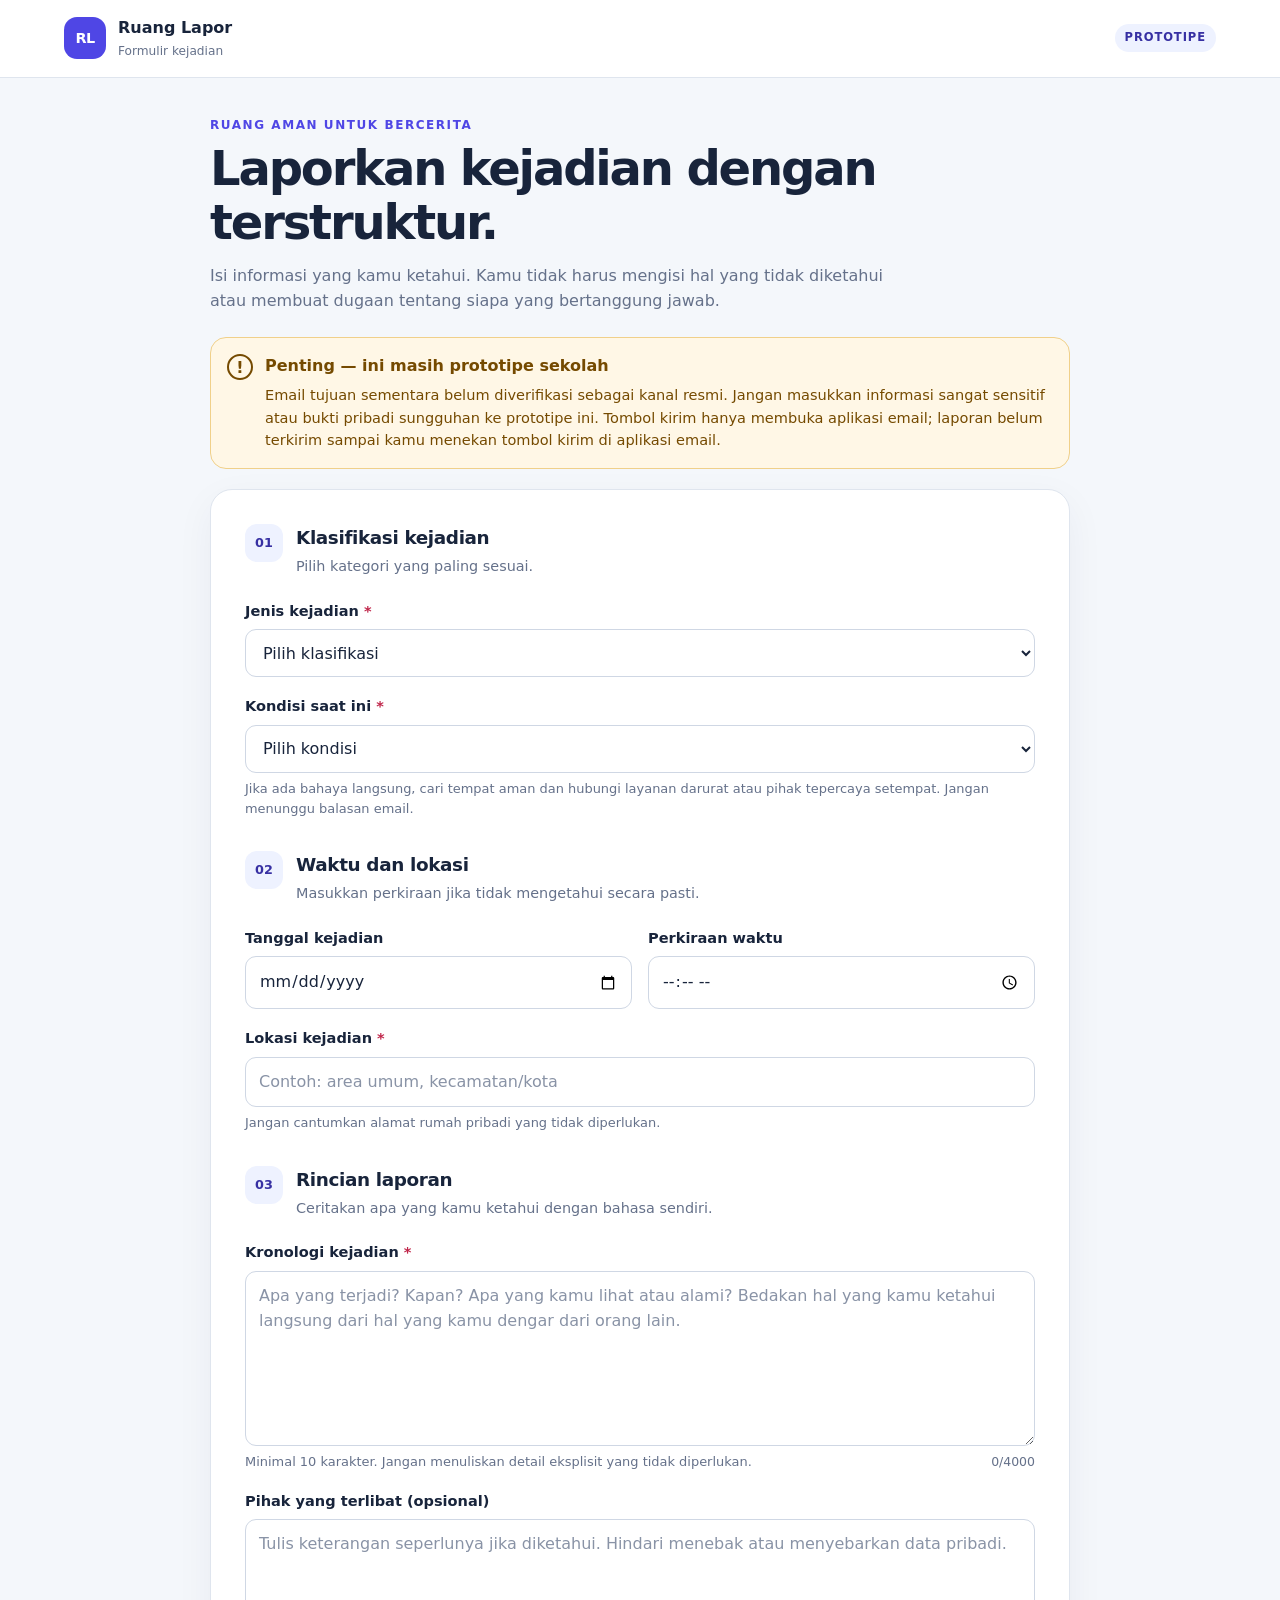
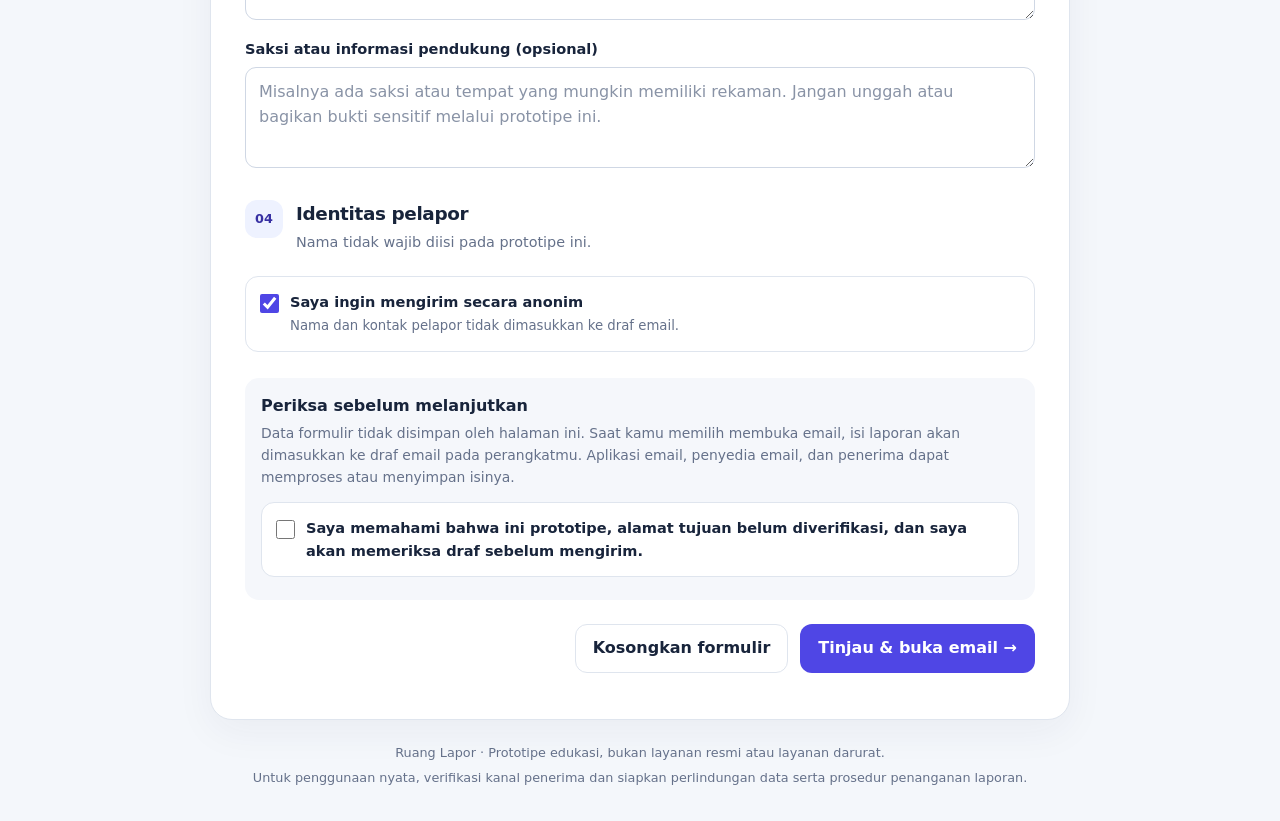
==== index.html @ 35e63f07 "Add files via upload" ====
<!DOCTYPE html>
<html lang="id">
<head>
  <meta charset="UTF-8">
  <meta name="viewport" content="width=device-width, initial-scale=1">
  <meta name="description" content="Prototipe formulir laporan kejadian yang responsif.">
  <title>Ruang Lapor — Formulir Kejadian</title>
  <link rel="stylesheet" href="style.css">
  <script src="script.js" defer></script>
</head>
<body>
  <header class="topbar">
    <a class="brand" href="#" aria-label="Ruang Lapor beranda">
      <span class="brand-mark" aria-hidden="true">RL</span>
      <span>Ruang Lapor<small>Formulir kejadian</small></span>
    </a>
    <span class="demo-label">PROTOTIPE</span>
  </header>

  <main class="page">
    <section class="intro">
      <p class="eyebrow">RUANG AMAN UNTUK BERCERITA</p>
      <h1>Laporkan kejadian dengan terstruktur.</h1>
      <p class="intro-copy">Isi informasi yang kamu ketahui. Kamu tidak harus mengisi hal yang tidak diketahui atau membuat dugaan tentang siapa yang bertanggung jawab.</p>
    </section>

    <aside class="notice" role="note">
      <span class="notice-icon" aria-hidden="true">!</span>
      <div>
        <strong>Penting — ini masih prototipe sekolah</strong>
        <p>Email tujuan sementara belum diverifikasi sebagai kanal resmi. Jangan masukkan informasi sangat sensitif atau bukti pribadi sungguhan ke prototipe ini. Tombol kirim hanya membuka aplikasi email; laporan belum terkirim sampai kamu menekan tombol kirim di aplikasi email.</p>
      </div>
    </aside>

    <form id="reportForm" class="report-card">
      <div class="section-heading">
        <span class="step">01</span>
        <div><h2>Klasifikasi kejadian</h2><p>Pilih kategori yang paling sesuai.</p></div>
      </div>

      <div class="field">
        <label for="category">Jenis kejadian <span class="required">*</span></label>
        <select id="category" name="category" required>
          <option value="">Pilih klasifikasi</option>
          <option>Perundungan / bullying</option>
          <option>Kekerasan dalam rumah tangga (KDRT)</option>
          <option>Kekerasan seksual</option>
          <option>Kekerasan fisik</option>
          <option>Ancaman atau intimidasi</option>
          <option>Pelecehan nonseksual</option>
          <option>Penipuan</option>
          <option>Pencurian</option>
          <option>Perusakan barang</option>
          <option>Perundungan siber / cyberbullying</option>
          <option>Kejadian lalu lintas</option>
          <option>Orang hilang / perlu ditemukan</option>
          <option>Gangguan keamanan lainnya</option>
          <option>Lainnya</option>
        </select>
      </div>

      <div class="field" id="otherCategoryWrap" hidden>
        <label for="otherCategory">Kategori lainnya</label>
        <input id="otherCategory" name="otherCategory" maxlength="100" placeholder="Tuliskan kategori secara singkat">
      </div>

      <div class="field">
        <label for="urgency">Kondisi saat ini <span class="required">*</span></label>
        <select id="urgency" name="urgency" required>
          <option value="">Pilih kondisi</option>
          <option>Sudah terjadi dan saat ini tidak sedang berlangsung</option>
          <option>Masih berulang, tetapi tidak sedang terjadi saat ini</option>
          <option>Masih berlangsung / ada bahaya saat ini</option>
          <option>Tidak yakin</option>
        </select>
        <p class="hint">Jika ada bahaya langsung, cari tempat aman dan hubungi layanan darurat atau pihak tepercaya setempat. Jangan menunggu balasan email.</p>
      </div>

      <div class="section-heading section-gap">
        <span class="step">02</span>
        <div><h2>Waktu dan lokasi</h2><p>Masukkan perkiraan jika tidak mengetahui secara pasti.</p></div>
      </div>

      <div class="grid-two">
        <div class="field">
          <label for="eventDate">Tanggal kejadian</label>
          <input id="eventDate" name="eventDate" type="date">
        </div>
        <div class="field">
          <label for="eventTime">Perkiraan waktu</label>
          <input id="eventTime" name="eventTime" type="time">
        </div>
      </div>
      <div class="field">
        <label for="location">Lokasi kejadian <span class="required">*</span></label>
        <input id="location" name="location" maxlength="250" required placeholder="Contoh: area umum, kecamatan/kota">
        <p class="hint">Jangan cantumkan alamat rumah pribadi yang tidak diperlukan.</p>
      </div>

      <div class="section-heading section-gap">
        <span class="step">03</span>
        <div><h2>Rincian laporan</h2><p>Ceritakan apa yang kamu ketahui dengan bahasa sendiri.</p></div>
      </div>

      <div class="field">
        <label for="chronology">Kronologi kejadian <span class="required">*</span></label>
        <textarea id="chronology" name="chronology" required minlength="10" maxlength="4000" rows="6" placeholder="Apa yang terjadi? Kapan? Apa yang kamu lihat atau alami? Bedakan hal yang kamu ketahui langsung dari hal yang kamu dengar dari orang lain."></textarea>
        <div class="field-foot"><span class="hint">Minimal 10 karakter. Jangan menuliskan detail eksplisit yang tidak diperlukan.</span><span id="charCount" class="counter">0/4000</span></div>
      </div>

      <div class="field">
        <label for="people">Pihak yang terlibat (opsional)</label>
        <textarea id="people" name="people" maxlength="1000" rows="3" placeholder="Tulis keterangan seperlunya jika diketahui. Hindari menebak atau menyebarkan data pribadi."></textarea>
      </div>

      <div class="field">
        <label for="witness">Saksi atau informasi pendukung (opsional)</label>
        <textarea id="witness" name="witness" maxlength="1000" rows="3" placeholder="Misalnya ada saksi atau tempat yang mungkin memiliki rekaman. Jangan unggah atau bagikan bukti sensitif melalui prototipe ini."></textarea>
      </div>

      <div class="section-heading section-gap">
        <span class="step">04</span>
        <div><h2>Identitas pelapor</h2><p>Nama tidak wajib diisi pada prototipe ini.</p></div>
      </div>

      <label class="check-row" for="anonymous">
        <input id="anonymous" name="anonymous" type="checkbox" checked>
        <span><strong>Saya ingin mengirim secara anonim</strong><small>Nama dan kontak pelapor tidak dimasukkan ke draf email.</small></span>
      </label>

      <div id="identityFields" class="identity-fields" hidden>
        <div class="field">
          <label for="reporterName">Nama (opsional)</label>
          <input id="reporterName" name="reporterName" maxlength="100" autocomplete="name" placeholder="Nama pelapor">
        </div>
        <div class="field">
          <label for="reporterContact">Kontak untuk dihubungi (opsional)</label>
          <input id="reporterContact" name="reporterContact" maxlength="150" autocomplete="off" placeholder="Email atau nomor kontak">
          <p class="hint">Isi hanya jika aman dan kamu memang ingin dihubungi kembali.</p>
        </div>
      </div>

      <div class="privacy-box">
        <strong>Periksa sebelum melanjutkan</strong>
        <p>Data formulir tidak disimpan oleh halaman ini. Saat kamu memilih membuka email, isi laporan akan dimasukkan ke draf email pada perangkatmu. Aplikasi email, penyedia email, dan penerima dapat memproses atau menyimpan isinya.</p>
        <label class="check-row consent" for="understand">
          <input id="understand" name="understand" type="checkbox" required>
          <span>Saya memahami bahwa ini prototipe, alamat tujuan belum diverifikasi, dan saya akan memeriksa draf sebelum mengirim.</span>
        </label>
      </div>

      <div class="actions">
        <button type="reset" class="button secondary">Kosongkan formulir</button>
        <button type="submit" class="button primary">Tinjau &amp; buka email <span aria-hidden="true">→</span></button>
      </div>
      <p id="statusMessage" class="status-message" role="status" aria-live="polite"></p>
    </form>

    <footer class="footer">
      <p>Ruang Lapor · Prototipe edukasi, bukan layanan resmi atau layanan darurat.</p>
      <p>Untuk penggunaan nyata, verifikasi kanal penerima dan siapkan perlindungan data serta prosedur penanganan laporan.</p>
    </footer>
  </main>
</body>
</html>
---- style.css ----
/* Ruang Lapor — gaya responsif untuk ponsel, tablet, dan desktop */
:root {
  color-scheme: light;
  --ink: #18243b;
  --muted: #65718a;
  --line: #dfe5ee;
  --paper: #ffffff;
  --background: #f4f7fb;
  --accent: #4f46e5;
  --accent-dark: #3730a3;
  --warning-bg: #fff7e6;
  --warning-line: #f0d08a;
  --warning-ink: #754a00;
  font-family: Inter, ui-sans-serif, system-ui, -apple-system, BlinkMacSystemFont, "Segoe UI", sans-serif;
}
* { box-sizing: border-box; }
html { min-width: 320px; scroll-behavior: smooth; }
body { margin: 0; background: var(--background); color: var(--ink); line-height: 1.55; }
button, input, select, textarea { font: inherit; }
.topbar {
  display: flex; align-items: center; justify-content: space-between; gap: 1rem;
  padding: 16px clamp(16px, 5vw, 64px); background: var(--paper);
  border-bottom: 1px solid var(--line);
}
.brand { display: flex; align-items: center; gap: 12px; color: var(--ink); text-decoration: none; font-weight: 800; }
.brand small { display: block; margin-top: 1px; color: var(--muted); font-size: .76rem; font-weight: 500; }
.brand-mark {
  display: grid; place-items: center; width: 42px; height: 42px; border-radius: 13px;
  color: white; background: var(--accent); font-size: .9rem; letter-spacing: -.04em;
}
.demo-label { padding: 5px 10px; border-radius: 999px; background: #eef2ff; color: var(--accent-dark); font-size: .72rem; font-weight: 800; letter-spacing: .08em; }
.page { width: min(860px, calc(100% - 32px)); margin: 0 auto; padding: 38px 0 28px; }
.intro { margin-bottom: 24px; }
.eyebrow { margin: 0 0 8px; color: var(--accent); font-size: .75rem; font-weight: 800; letter-spacing: .13em; }
h1 { max-width: 700px; margin: 0; font-size: clamp(1.9rem, 5vw, 3rem); line-height: 1.12; letter-spacing: -.045em; }
.intro-copy { max-width: 680px; margin: 14px 0 0; color: var(--muted); }
.notice {
  display: flex; gap: 12px; padding: 16px; margin-bottom: 20px; border: 1px solid var(--warning-line);
  border-radius: 16px; background: var(--warning-bg); color: var(--warning-ink);
}
.notice-icon { flex: 0 0 26px; display: grid; place-items: center; width: 26px; height: 26px; border: 2px solid currentColor; border-radius: 50%; font-weight: 900; }
.notice p { margin: 5px 0 0; font-size: .91rem; }
.report-card { padding: clamp(18px, 4vw, 34px); background: var(--paper); border: 1px solid var(--line); border-radius: 22px; box-shadow: 0 12px 38px rgb(30 48 80 / 5%); }
.section-heading { display: flex; align-items: flex-start; gap: 13px; margin-bottom: 22px; }
.step { display: grid; flex: 0 0 38px; place-items: center; width: 38px; height: 38px; border-radius: 12px; background: #eef2ff; color: var(--accent-dark); font-size: .8rem; font-weight: 800; }
h2 { margin: 0; font-size: 1.15rem; letter-spacing: -.02em; }
.section-heading p { margin: 3px 0 0; color: var(--muted); font-size: .9rem; }
.section-gap { margin-top: 32px; }
.field { min-width: 0; margin-bottom: 18px; }
label { display: block; margin-bottom: 7px; font-size: .91rem; font-weight: 700; }
.required { color: #c0264a; }
input:not([type="checkbox"]), select, textarea {
  display: block; width: 100%; min-width: 0; padding: 12px 13px; border: 1px solid #cfd7e4;
  border-radius: 11px; background: #fff; color: var(--ink); outline: none;
}
input:not([type="checkbox"]), select { min-height: 48px; }
textarea { resize: vertical; min-height: 94px; }
input:focus, select:focus, textarea:focus { border-color: var(--accent); box-shadow: 0 0 0 3px rgb(79 70 229 / 13%); }
input::placeholder, textarea::placeholder { color: #8993a6; }
.hint { display: block; margin: 6px 0 0; color: var(--muted); font-size: .81rem; font-weight: 400; }
.grid-two { display: grid; grid-template-columns: repeat(2, minmax(0, 1fr)); gap: 16px; }
.field-foot { display: flex; justify-content: space-between; align-items: flex-start; gap: 10px; }
.counter { flex: 0 0 auto; margin-top: 6px; color: var(--muted); font-size: .78rem; }
.check-row { display: flex; align-items: flex-start; gap: 11px; padding: 14px; border: 1px solid var(--line); border-radius: 13px; cursor: pointer; }
.check-row input[type="checkbox"] { flex: 0 0 auto; width: 19px; height: 19px; margin: 3px 0 0; accent-color: var(--accent); }
.check-row strong, .check-row small { display: block; }
.check-row small { margin-top: 3px; color: var(--muted); font-size: .83rem; font-weight: 400; }
.identity-fields { margin-top: 18px; }
.privacy-box { margin-top: 26px; padding: 16px; border-radius: 14px; background: #f5f7fb; }
.privacy-box p { margin: 5px 0 14px; color: var(--muted); font-size: .87rem; }
.consent { background: #fff; }
.actions { display: flex; justify-content: flex-end; gap: 12px; margin-top: 24px; }
.button { min-height: 48px; padding: 11px 17px; border: 1px solid transparent; border-radius: 12px; font-weight: 750; cursor: pointer; }
.button:focus-visible { outline: 3px solid #a5b4fc; outline-offset: 2px; }
.primary { color: white; background: var(--accent); }
.primary:hover { background: var(--accent-dark); }
.secondary { color: var(--ink); background: white; border-color: var(--line); }
.secondary:hover { background: #f5f7fb; }
.status-message { margin: 12px 0 0; color: var(--accent-dark); font-size: .9rem; }
.footer { padding: 18px 4px 0; color: var(--muted); font-size: .8rem; text-align: center; }
.footer p { margin: 5px 0; }
[hidden] { display: none !important; }
@media (max-width: 600px) {
  .topbar { padding: 12px 16px; }
  .page { width: min(100% - 22px, 860px); padding-top: 26px; }
  .report-card { border-radius: 17px; padding: 18px 15px; }
  .grid-two { grid-template-columns: 1fr; gap: 0; }
  .actions { flex-direction: column-reverse; }
  .button { width: 100%; }
  .field-foot { flex-direction: column; gap: 0; }
  .counter { align-self: flex-end; margin-top: 2px; }
}
@media (prefers-reduced-motion: reduce) {
  html { scroll-behavior: auto; }
  *, *::before, *::after { transition-duration: .01ms !important; animation-duration: .01ms !important; }
}
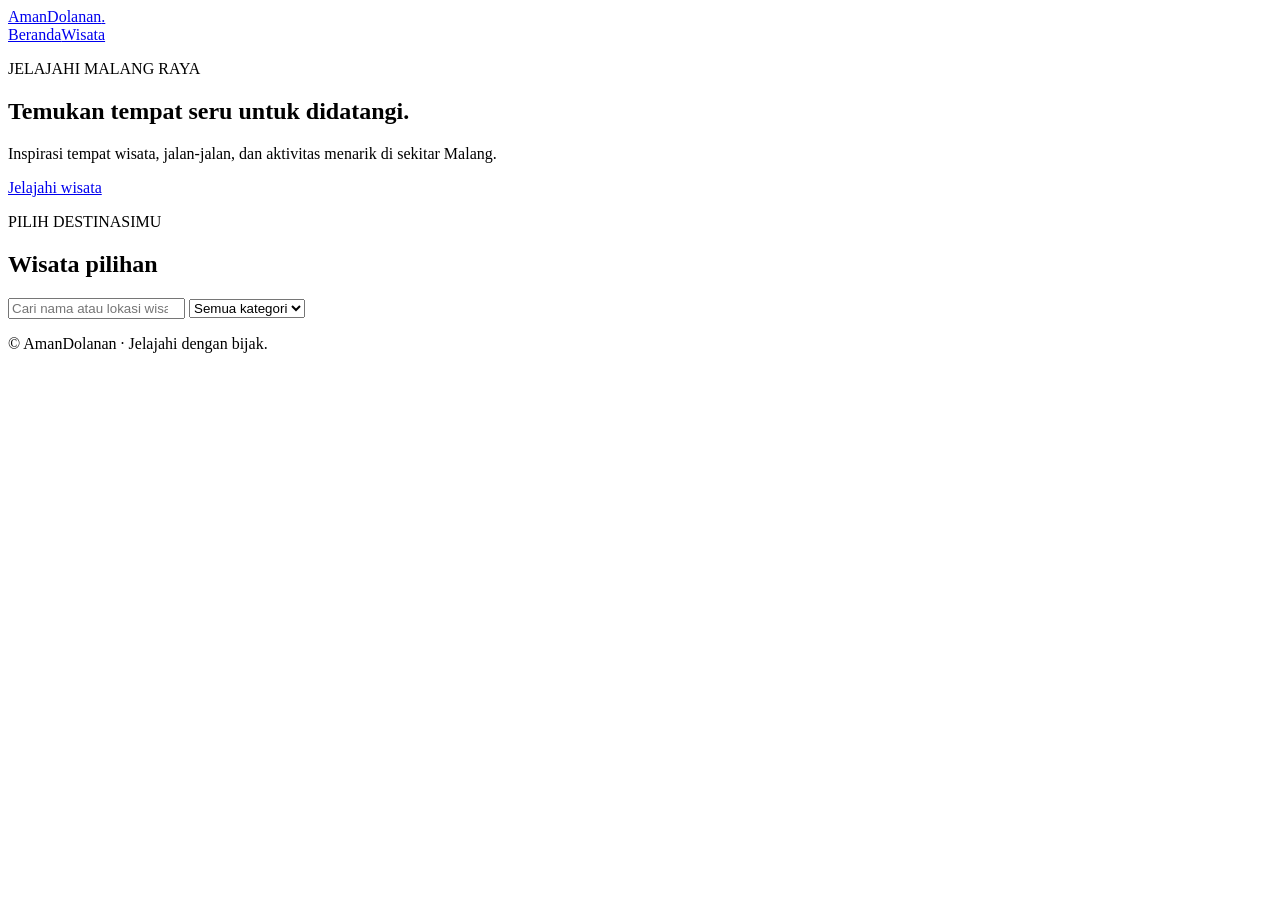
==== commit 0957ccad: "Create index.html" ====
--- a/index.html
+++ b/index.html
@@ -2,164 +2,57 @@
 <html lang="id">
 <head>
   <meta charset="UTF-8">
-  <meta name="viewport" content="width=device-width, initial-scale=1">
-  <meta name="description" content="Prototipe formulir laporan kejadian yang responsif.">
-  <title>Ruang Lapor — Formulir Kejadian</title>
-  <link rel="stylesheet" href="style.css">
-  <script src="script.js" defer></script>
+  <meta name="viewport" content="width=device-width, initial-scale=1.0">
+  <meta name="description" content="Temukan tempat wisata dan aktivitas menarik di Malang Raya.">
+  <title>AmanDolanan — Jelajahi Malang</title>
+  <link rel="stylesheet" href="css/base.css">
+  <link rel="stylesheet" href="css/home.css">
+  <script src="js/data-wisata.js" defer></script>
+  <script src="js/beranda.js" defer></script>
 </head>
-<body>
-  <header class="topbar">
-    <a class="brand" href="#" aria-label="Ruang Lapor beranda">
-      <span class="brand-mark" aria-hidden="true">RL</span>
-      <span>Ruang Lapor<small>Formulir kejadian</small></span>
-    </a>
-    <span class="demo-label">PROTOTIPE</span>
+<body data-page="home">
+  <header class="site-header">
+    <a class="brand" href="index.html">AmanDolanan<span>.</span></a>
+    <nav><a href="index.html">Beranda</a><a href="#daftar-wisata">Wisata</a></nav>
   </header>
 
-  <main class="page">
-    <section class="intro">
-      <p class="eyebrow">RUANG AMAN UNTUK BERCERITA</p>
-      <h1>Laporkan kejadian dengan terstruktur.</h1>
-      <p class="intro-copy">Isi informasi yang kamu ketahui. Kamu tidak harus mengisi hal yang tidak diketahui atau membuat dugaan tentang siapa yang bertanggung jawab.</p>
+  <main>
+    <section class="hero">
+      <p class="eyebrow">JELAJAHI MALANG RAYA</p>
+      <h1>Temukan tempat seru untuk <span>didatangi.</span></h1>
+      <p>Inspirasi tempat wisata, jalan-jalan, dan aktivitas menarik di sekitar Malang.</p>
+      <a class="button" href="#daftar-wisata">Jelajahi wisata</a>
     </section>
 
-    <aside class="notice" role="note">
-      <span class="notice-icon" aria-hidden="true">!</span>
-      <div>
-        <strong>Penting — ini masih prototipe sekolah</strong>
-        <p>Email tujuan sementara belum diverifikasi sebagai kanal resmi. Jangan masukkan informasi sangat sensitif atau bukti pribadi sungguhan ke prototipe ini. Tombol kirim hanya membuka aplikasi email; laporan belum terkirim sampai kamu menekan tombol kirim di aplikasi email.</p>
-      </div>
-    </aside>
-
-    <form id="reportForm" class="report-card">
+    <section class="content-section" id="daftar-wisata">
       <div class="section-heading">
-        <span class="step">01</span>
-        <div><h2>Klasifikasi kejadian</h2><p>Pilih kategori yang paling sesuai.</p></div>
+        <div>
+          <p class="eyebrow">PILIH DESTINASIMU</p>
+          <h2>Wisata pilihan</h2>
+        </div> 
+        <span id="jumlah-wisata" class="muted"></span>
       </div>
 
-      <div class="field">
-        <label for="category">Jenis kejadian <span class="required">*</span></label>
-        <select id="category" name="category" required>
-          <option value="">Pilih klasifikasi</option>
-          <option>Perundungan / bullying</option>
-          <option>Kekerasan dalam rumah tangga (KDRT)</option>
-          <option>Kekerasan seksual</option>
-          <option>Kekerasan fisik</option>
-          <option>Ancaman atau intimidasi</option>
-          <option>Pelecehan nonseksual</option>
-          <option>Penipuan</option>
-          <option>Pencurian</option>
-          <option>Perusakan barang</option>
-          <option>Perundungan siber / cyberbullying</option>
-          <option>Kejadian lalu lintas</option>
-          <option>Orang hilang / perlu ditemukan</option>
-          <option>Gangguan keamanan lainnya</option>
-          <option>Lainnya</option>
+      <div class="filters">
+        <input id="search-wisata" type="search" placeholder="Cari nama atau lokasi wisata...">
+        <select id="filter-kategori" aria-label="Filter kategori">
+          <option value="semua">Semua kategori</option>
+          <option value="Kota">Kota</option>
+          <option value="Taman Rekreasi">Taman rekreasi</option>
+          <option value="Pantai">Pantai</option>
+          <option value="Alam">Alam</option>
         </select>
       </div>
 
-      <div class="field" id="otherCategoryWrap" hidden>
-        <label for="otherCategory">Kategori lainnya</label>
-        <input id="otherCategory" name="otherCategory" maxlength="100" placeholder="Tuliskan kategori secara singkat">
-      </div>
+      <div id="daftar-kartu" class="tour-grid" aria-live="polite"></div>
+      <p id="pesan-kosong" class="empty-state" hidden>
+        Wisata tidak ditemukan. Coba kata kunci lain.
+      </p>
+    </section>
+  </main>
 
-      <div class="field">
-        <label for="urgency">Kondisi saat ini <span class="required">*</span></label>
-        <select id="urgency" name="urgency" required>
-          <option value="">Pilih kondisi</option>
-          <option>Sudah terjadi dan saat ini tidak sedang berlangsung</option>
-          <option>Masih berulang, tetapi tidak sedang terjadi saat ini</option>
-          <option>Masih berlangsung / ada bahaya saat ini</option>
-          <option>Tidak yakin</option>
-        </select>
-        <p class="hint">Jika ada bahaya langsung, cari tempat aman dan hubungi layanan darurat atau pihak tepercaya setempat. Jangan menunggu balasan email.</p>
-      </div>
-
-      <div class="section-heading section-gap">
-        <span class="step">02</span>
-        <div><h2>Waktu dan lokasi</h2><p>Masukkan perkiraan jika tidak mengetahui secara pasti.</p></div>
-      </div>
-
-      <div class="grid-two">
-        <div class="field">
-          <label for="eventDate">Tanggal kejadian</label>
-          <input id="eventDate" name="eventDate" type="date">
-        </div>
-        <div class="field">
-          <label for="eventTime">Perkiraan waktu</label>
-          <input id="eventTime" name="eventTime" type="time">
-        </div>
-      </div>
-      <div class="field">
-        <label for="location">Lokasi kejadian <span class="required">*</span></label>
-        <input id="location" name="location" maxlength="250" required placeholder="Contoh: area umum, kecamatan/kota">
-        <p class="hint">Jangan cantumkan alamat rumah pribadi yang tidak diperlukan.</p>
-      </div>
-
-      <div class="section-heading section-gap">
-        <span class="step">03</span>
-        <div><h2>Rincian laporan</h2><p>Ceritakan apa yang kamu ketahui dengan bahasa sendiri.</p></div>
-      </div>
-
-      <div class="field">
-        <label for="chronology">Kronologi kejadian <span class="required">*</span></label>
-        <textarea id="chronology" name="chronology" required minlength="10" maxlength="4000" rows="6" placeholder="Apa yang terjadi? Kapan? Apa yang kamu lihat atau alami? Bedakan hal yang kamu ketahui langsung dari hal yang kamu dengar dari orang lain."></textarea>
-        <div class="field-foot"><span class="hint">Minimal 10 karakter. Jangan menuliskan detail eksplisit yang tidak diperlukan.</span><span id="charCount" class="counter">0/4000</span></div>
-      </div>
-
-      <div class="field">
-        <label for="people">Pihak yang terlibat (opsional)</label>
-        <textarea id="people" name="people" maxlength="1000" rows="3" placeholder="Tulis keterangan seperlunya jika diketahui. Hindari menebak atau menyebarkan data pribadi."></textarea>
-      </div>
-
-      <div class="field">
-        <label for="witness">Saksi atau informasi pendukung (opsional)</label>
-        <textarea id="witness" name="witness" maxlength="1000" rows="3" placeholder="Misalnya ada saksi atau tempat yang mungkin memiliki rekaman. Jangan unggah atau bagikan bukti sensitif melalui prototipe ini."></textarea>
-      </div>
-
-      <div class="section-heading section-gap">
-        <span class="step">04</span>
-        <div><h2>Identitas pelapor</h2><p>Nama tidak wajib diisi pada prototipe ini.</p></div>
-      </div>
-
-      <label class="check-row" for="anonymous">
-        <input id="anonymous" name="anonymous" type="checkbox" checked>
-        <span><strong>Saya ingin mengirim secara anonim</strong><small>Nama dan kontak pelapor tidak dimasukkan ke draf email.</small></span>
-      </label>
-
-      <div id="identityFields" class="identity-fields" hidden>
-        <div class="field">
-          <label for="reporterName">Nama (opsional)</label>
-          <input id="reporterName" name="reporterName" maxlength="100" autocomplete="name" placeholder="Nama pelapor">
-        </div>
-        <div class="field">
-          <label for="reporterContact">Kontak untuk dihubungi (opsional)</label>
-          <input id="reporterContact" name="reporterContact" maxlength="150" autocomplete="off" placeholder="Email atau nomor kontak">
-          <p class="hint">Isi hanya jika aman dan kamu memang ingin dihubungi kembali.</p>
-        </div>
-      </div>
-
-      <div class="privacy-box">
-        <strong>Periksa sebelum melanjutkan</strong>
-        <p>Data formulir tidak disimpan oleh halaman ini. Saat kamu memilih membuka email, isi laporan akan dimasukkan ke draf email pada perangkatmu. Aplikasi email, penyedia email, dan penerima dapat memproses atau menyimpan isinya.</p>
-        <label class="check-row consent" for="understand">
-          <input id="understand" name="understand" type="checkbox" required>
-          <span>Saya memahami bahwa ini prototipe, alamat tujuan belum diverifikasi, dan saya akan memeriksa draf sebelum mengirim.</span>
-        </label>
-      </div>
-
-      <div class="actions">
-        <button type="reset" class="button secondary">Kosongkan formulir</button>
-        <button type="submit" class="button primary">Tinjau &amp; buka email <span aria-hidden="true">→</span></button>
-      </div>
-      <p id="statusMessage" class="status-message" role="status" aria-live="polite"></p>
-    </form>
-
-    <footer class="footer">
-      <p>Ruang Lapor · Prototipe edukasi, bukan layanan resmi atau layanan darurat.</p>
-      <p>Untuk penggunaan nyata, verifikasi kanal penerima dan siapkan perlindungan data serta prosedur penanganan laporan.</p>
-    </footer>
-  </main>
+  <footer class="site-footer">
+    <p>© <span id="tahun"></span> AmanDolanan · Jelajahi dengan bijak.</p>
+  </footer>
 </body>
 </html>
